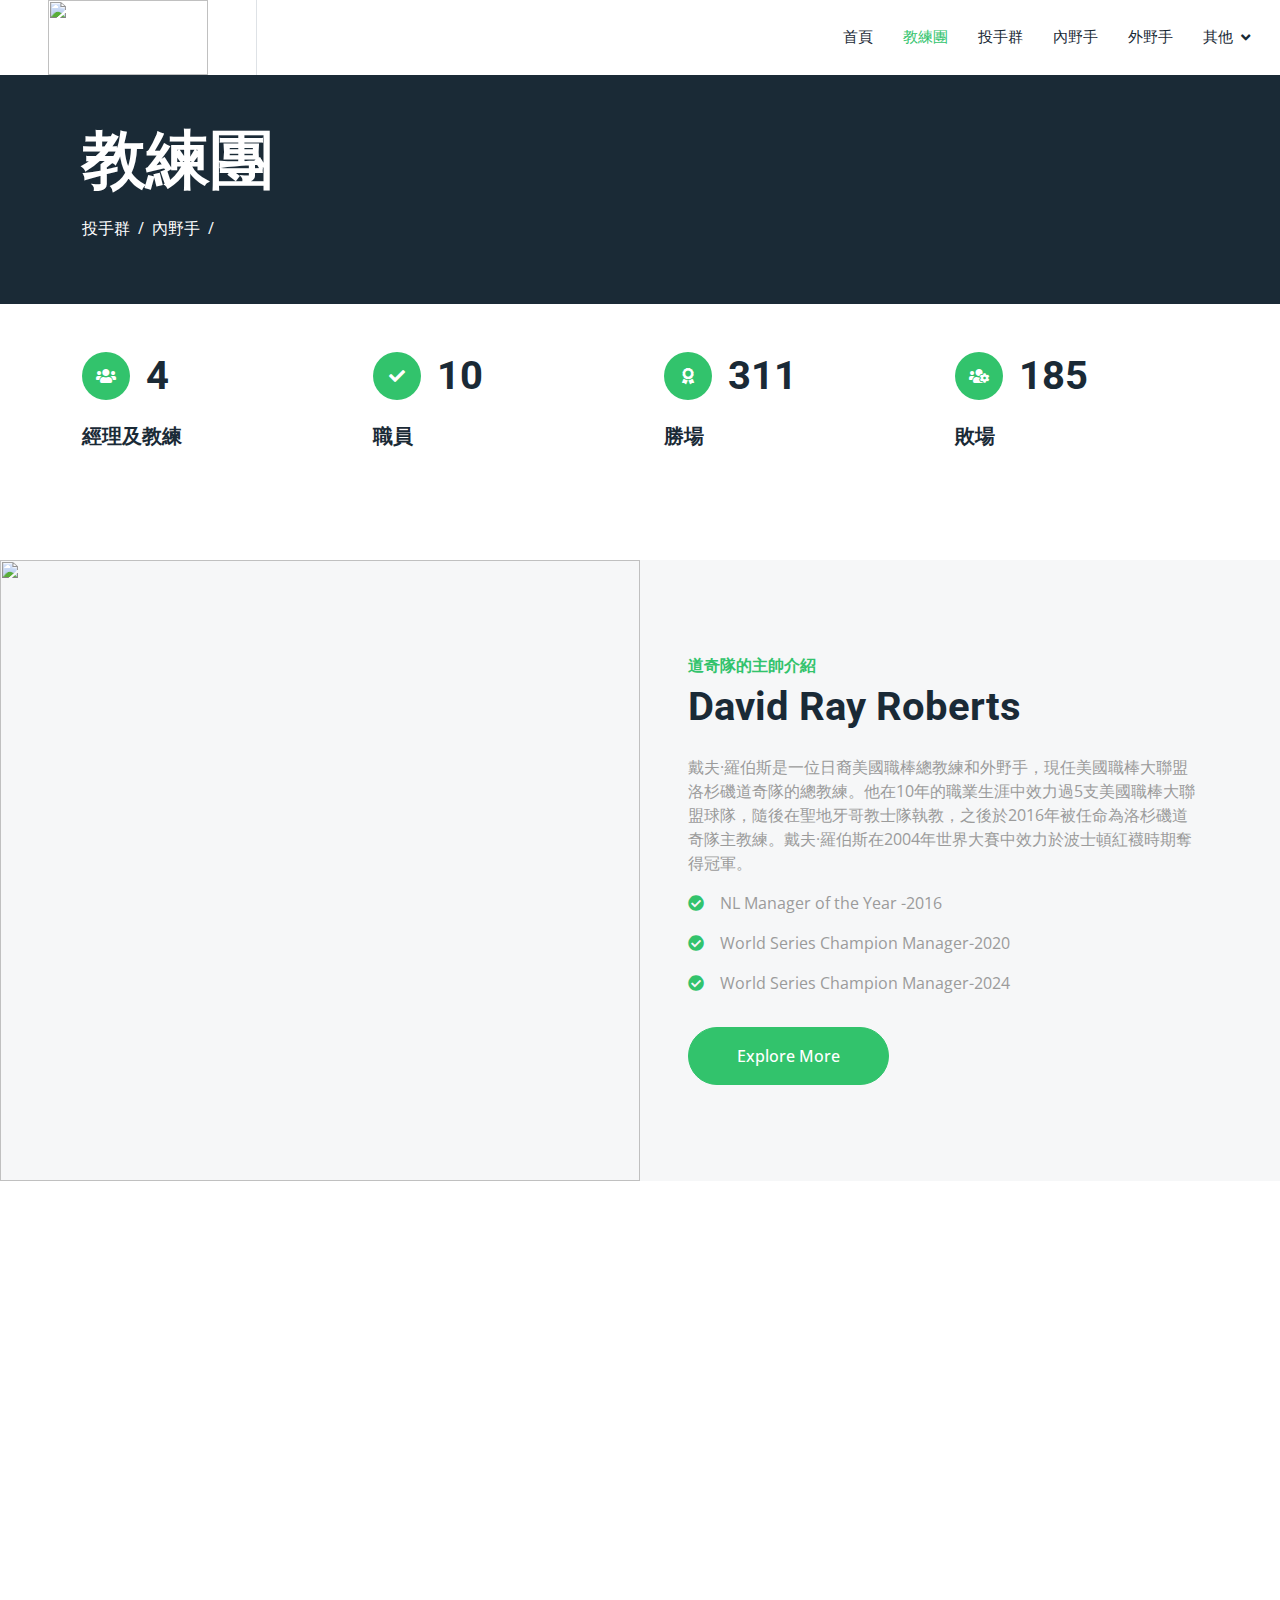
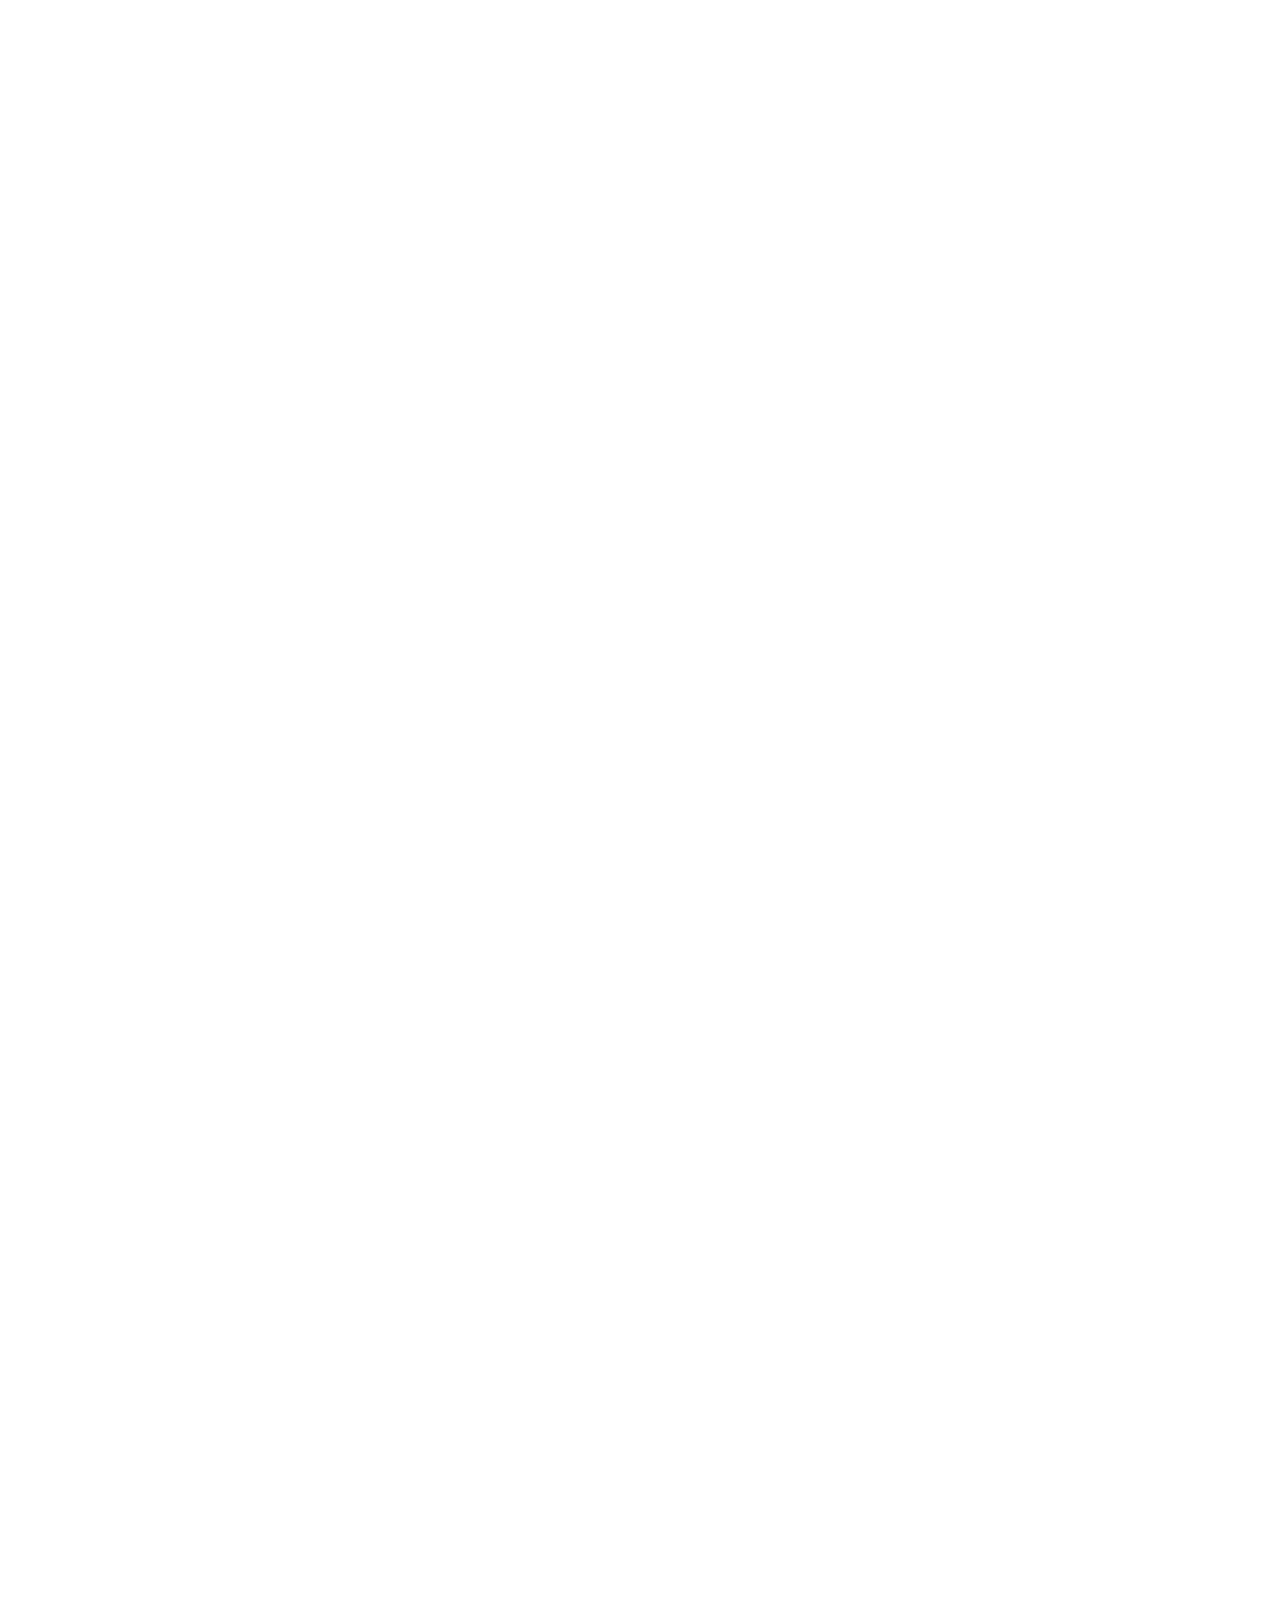
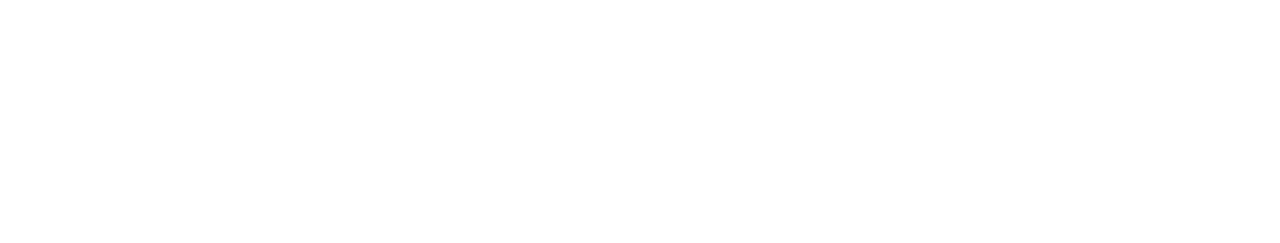
==== 00about.html @ d0e6d8a0 "1" ====
<!DOCTYPE html>
<html lang="en">

<head>
    <meta charset="utf-8">
    <title>道奇球隊介紹-黃楠哲</title>
    <meta content="width=device-width, initial-scale=1.0" name="viewport">
    <meta content="" name="keywords">
    <meta content="" name="description">

    <!-- Favicon -->
    <link href="img/favicon.ico" rel="icon">

    <!-- Google Web Fonts -->
    <link rel="preconnect" href="https://fonts.googleapis.com">
    <link rel="preconnect" href="https://fonts.gstatic.com" crossorigin>
    <link href="https://fonts.googleapis.com/css2?family=Open+Sans:wght@400;500&family=Roboto:wght@500;700;900&display=swap" rel="stylesheet"> 

    <!-- Icon Font Stylesheet -->
    <link href="https://cdnjs.cloudflare.com/ajax/libs/font-awesome/5.10.0/css/all.min.css" rel="stylesheet">
    <link href="https://cdn.jsdelivr.net/npm/bootstrap-icons@1.4.1/font/bootstrap-icons.css" rel="stylesheet">

    <!-- Libraries Stylesheet -->
    <link href="lib/animate/animate.min.css" rel="stylesheet">
    <link href="lib/owlcarousel/assets/owl.carousel.min.css" rel="stylesheet">
    <link href="lib/lightbox/css/lightbox.min.css" rel="stylesheet">

    <!-- Customized Bootstrap Stylesheet -->
    <link href="css/bootstrap.min.css" rel="stylesheet">

    <!-- Template Stylesheet -->
    <link href="css/style.css" rel="stylesheet">
</head>

<body>
    <!-- Spinner Start -->
    <div id="spinner" class="show bg-white position-fixed translate-middle w-100 vh-100 top-50 start-50 d-flex align-items-center justify-content-center">
        <div class="spinner-border text-primary" style="width: 3rem; height: 3rem;" role="status">
            <span class="sr-only">Loading...</span>
        </div>
    </div>
    <!-- Spinner End -->


    <!-- Topbar Start -->
    <!-- <div class="container-fluid bg-dark p-0">
        <div class="row gx-0 d-none d-lg-flex">
            <div class="col-lg-7 px-5 text-start">
                <div class="h-100 d-inline-flex align-items-center me-4">
                    <small class="fa fa-map-marker-alt text-primary me-2"></small>
                    <small>123 Street, New York, USA</small>
                </div>
                <div class="h-100 d-inline-flex align-items-center">
                    <small class="far fa-clock text-primary me-2"></small>
                    <small>Mon - Fri : 09.00 AM - 09.00 PM</small>
                </div>
            </div>
            <div class="col-lg-5 px-5 text-end">
                <div class="h-100 d-inline-flex align-items-center me-4">
                    <small class="fa fa-phone-alt text-primary me-2"></small>
                    <small>+012 345 6789</small>
                </div>
                <div class="h-100 d-inline-flex align-items-center mx-n2">
                    <a class="btn btn-square btn-link rounded-0 border-0 border-end border-secondary" href=""><i class="fab fa-facebook-f"></i></a>
                    <a class="btn btn-square btn-link rounded-0 border-0 border-end border-secondary" href=""><i class="fab fa-twitter"></i></a>
                    <a class="btn btn-square btn-link rounded-0 border-0 border-end border-secondary" href=""><i class="fab fa-linkedin-in"></i></a>
                    <a class="btn btn-square btn-link rounded-0" href=""><i class="fab fa-instagram"></i></a>
                </div>
            </div>
        </div>
    </div> -->
    <!-- Topbar End -->


    <!-- Navbar Start -->
    <nav class="navbar navbar-expand-lg bg-white navbar-light sticky-top p-0">
        <a href="index.html" class="navbar-brand d-flex align-items-center border-end px-4 px-lg-5">
            
            <img src="https://logowik.com/content/uploads/images/los-angeles-dodgers8653.jpg" alt="" height=75px width=160px>
        </a>
        <button type="button" class="navbar-toggler me-4" data-bs-toggle="collapse" data-bs-target="#navbarCollapse">
            <span class="navbar-toggler-icon"></span>
        </button>
        <div class="collapse navbar-collapse" id="navbarCollapse">
            <div class="navbar-nav ms-auto p-4 p-lg-0">
                <a href="./index.html" class="nav-item nav-link ">首頁</a>
                <a href="./00about.html" class="nav-item nav-link active">教練團</a>
                <a href="./00knowledge.html" class="nav-item nav-link">投手群</a>
                <a href="./00knowledge copy.html" class="nav-item nav-link">內野手</a>
                <a href="./00knowledge copy 2.html" class="nav-item nav-link">外野手</a>
                <div class="nav-item dropdown">
                    <a href="#" class="nav-link dropdown-toggle" data-bs-toggle="dropdown">其他</a>
                    <div class="dropdown-menu bg-light m-0">
                        <a href="./00contact.html" class="dropdown-item">地圖</a>
                        <a href="./00part.html" class="dropdown-item">回饋</a>
                        <!-- <a href="team.html" class="dropdown-item">Our Team</a>
                        <a href="testimonial.html" class="dropdown-item">Testimonial</a>
                        <a href="404.html" class="dropdown-item">404 Page</a> -->
                    </div>
                </div>
                <!-- <a href="contact.html" class="nav-item nav-link">Contact</a> -->
            </div>
           <!--  <a href="" class="btn btn-primary rounded-0 py-4 px-lg-5 d-none d-lg-block">Get A Quote<i class="fa fa-arrow-right ms-3"></i></a> -->
        </div>
    </nav>
    <!-- Navbar End -->


    <!-- Page Header Start -->
    <!-- <div class="container-fluid page-header py-5 mb-5">  -->
        <div class="box">
        <div class="container py-5">
              
            <h1 class="display-3 text-white mb-3 animated slideInDown">教練團</h1>
            
            <nav aria-label="breadcrumb animated slideInDown">
                <ol class="breadcrumb">
                    <li class="breadcrumb-item"><a class="text-white" href="./00knowledge.html">投手群</a></li>
                    <li class="breadcrumb-item"><a class="text-white" href="./00knowledge copy.html">內野手</a></li>
                    <li class="breadcrumb-item text-white active" aria-current="page"></li>
                </ol>
            </nav>
        </div>
    </div>
    <!-- Page Header End -->


    <!-- Feature Start -->
    <div class="container-xxl py-5">
        <div class="container">
            <div class="row g-5">
                <div class="col-md-6 col-lg-3 wow fadeIn" data-wow-delay="0.1s">
                    <div class="d-flex align-items-center mb-4">
                        <div class="btn-lg-square bg-primary rounded-circle me-3">
                            <i class="fa fa-users text-white"></i>
                        </div>
                        <h1 class="mb-0" data-toggle="counter-up">10</h1>
                    </div>
                    <h5 class="mb-3">經理及教練</h5>
                    
                </div>
                <div class="col-md-6 col-lg-3 wow fadeIn" data-wow-delay="0.3s">
                    <div class="d-flex align-items-center mb-4">
                        <div class="btn-lg-square bg-primary rounded-circle me-3">
                            <i class="fa fa-check text-white"></i>
                        </div>
                        <h1 class="mb-0" data-toggle="counter-up">28</h1>
                    </div>
                    <h5 class="mb-3">職員</h5>
                    
                </div>
                <div class="col-md-6 col-lg-3 wow fadeIn" data-wow-delay="0.5s">
                    <div class="d-flex align-items-center mb-4">
                        <div class="btn-lg-square bg-primary rounded-circle me-3">
                            <i class="fa fa-award text-white"></i>
                        </div>
                        <h1 class="mb-0" data-toggle="counter-up">851</h1>
                    </div>
                    <h5 class="mb-3">勝場</h5>
                    
                </div>
                <div class="col-md-6 col-lg-3 wow fadeIn" data-wow-delay="0.7s">
                    <div class="d-flex align-items-center mb-4">
                        <div class="btn-lg-square bg-primary rounded-circle me-3">
                            <i class="fa fa-users-cog text-white"></i>
                        </div>
                        <h1 class="mb-0" data-toggle="counter-up">506</h1>
                    </div>
                    <h5 class="mb-3">敗場</h5>
                    
                </div>
            </div>
        </div>
    </div>
    <!-- Feature Start -->
    

    <!-- About Start -->
    <div class="container-fluid bg-light overflow-hidden my-5 px-lg-0">
        <div class="container about px-lg-0">
            <div class="row g-0 mx-lg-0">
                <div class="col-lg-6 ps-lg-0 wow fadeIn" data-wow-delay="0.1s" style="min-height: 400px;">
                    <div class="position-relative h-100">
                        <img class="position-absolute img-fluid w-100 h-100" src="https://i0.wp.com/dodgersbeat.com/wp-content/uploads/2024/07/image-3.png?fit=1152%2C768&ssl=1" style="object-fit: cover;" alt="">
                    </div>
                </div>
                <div class="col-lg-6 about-text py-5 wow fadeIn" data-wow-delay="0.5s">
                    <div class="p-lg-5 pe-lg-0">
                        <h6 class="text-primary">道奇隊的主帥介紹</h6>
                        <h1 class="mb-4">David Ray Roberts</h1>
                        <p>戴夫·羅伯斯是一位日裔美國職棒總教練和外野手，現任美國職棒大聯盟洛杉磯道奇隊的總教練。他在10年的職業生涯中效力過5支美國職棒大聯盟球隊，隨後在聖地牙哥教士隊執教，之後於2016年被任命為洛杉磯道奇隊主教練。戴夫·羅伯斯在2004年世界大賽中效力於波士頓紅襪時期奪得冠軍。</p>
                        <p><i class="fa fa-check-circle text-primary me-3"></i>NL Manager of the Year -2016</p>
                        <p><i class="fa fa-check-circle text-primary me-3"></i>World Series Champion Manager-2020</p>
                        <p><i class="fa fa-check-circle text-primary me-3"></i>World Series Champion Manager-2024</p>
                        <a href="https://www.mlb.com/player/dave-roberts-150353" class="btn btn-primary rounded-pill py-3 px-5 mt-3">Explore More</a>
                    </div>
                </div>
            </div>
        </div>
    </div>
    <!-- About End -->


    <!-- Team Start -->
    <div class="container-xxl py-5">
        <div class="container">
            <div class="text-center mx-auto mb-5 wow fadeInUp" data-wow-delay="0.1s" style="max-width: 600px;">
                <h6 class="text-primary">Team Member</h6>
                <h1 class="mb-4">經理及教練</h1>
            </div>
            <div class="row g-4">
                <div class="col-lg-4 col-md-6 wow fadeInUp" data-wow-delay="0.3s">
                    <div class="team-item rounded overflow-hidden">
                        <div class="d-flex">
                            <img class="img-fluid w-75" src="https://pbs.twimg.com/media/Fvfq8R6WYAAsfW2.jpg:large" alt="" style="height: 350px; ">
                            <div class="team-social w-25">
                                <a class="btn btn-lg-square btn-outline-primary rounded-circle mt-3" href=""><i class="fab fa-facebook-f"></i></a>
                                <a class="btn btn-lg-square btn-outline-primary rounded-circle mt-3" href=""><i class="fab fa-twitter"></i></a>
                                <a class="btn btn-lg-square btn-outline-primary rounded-circle mt-3" href=""><i class="fab fa-instagram"></i></a>
                            </div>
                        </div>
                        <div class="p-4">
                            <h5>Danny Lehmann</h5>
                            <span>Bench Coach</span>
                        </div>
                    </div>
                </div>
                <div class="col-lg-4 col-md-6 wow fadeInUp" data-wow-delay="0.3s">
                    <div class="team-item rounded overflow-hidden">
                        <div class="d-flex">
                            <img class="img-fluid w-75" src="https://encrypted-tbn0.gstatic.com/images?q=tbn:ANd9GcRLhPEZ07Ye4261RByVh_O2DErWjYkwqdinhw&s" alt="" style="height: 350px; ">
                            <div class="team-social w-25">
                                <a class="btn btn-lg-square btn-outline-primary rounded-circle mt-3" href=""><i class="fab fa-facebook-f"></i></a>
                                <a class="btn btn-lg-square btn-outline-primary rounded-circle mt-3" href=""><i class="fab fa-twitter"></i></a>
                                <a class="btn btn-lg-square btn-outline-primary rounded-circle mt-3" href=""><i class="fab fa-instagram"></i></a>
                            </div>
                        </div>
                        <div class="p-4">
                            <h5>Aaron Bates </h5>
                            <span>Hitting Coach</span>
                        </div>
                    </div>
                </div>
                <div class="col-lg-4 col-md-6 wow fadeInUp" data-wow-delay="0.3s">
                    <div class="team-item rounded overflow-hidden">
                        <div class="d-flex">
                            <img class="img-fluid w-75" src="[data-uri]" alt="" style="height: 350px; ">
                            <div class="team-social w-25">
                                <a class="btn btn-lg-square btn-outline-primary rounded-circle mt-3" href=""><i class="fab fa-facebook-f"></i></a>
                                <a class="btn btn-lg-square btn-outline-primary rounded-circle mt-3" href=""><i class="fab fa-twitter"></i></a>
                                <a class="btn btn-lg-square btn-outline-primary rounded-circle mt-3" href=""><i class="fab fa-instagram"></i></a>
                            </div>
                        </div>
                        <div class="p-4">
                            <h5>Robert Van Scoyoc</h5>
                            <span>Hitting Coach</span>
                        </div>
                    </div>
                </div>
                <div class="col-lg-4 col-md-6 wow fadeInUp" data-wow-delay="0.3s">
                    <div class="team-item rounded overflow-hidden">
                        <div class="d-flex">
                            <img class="img-fluid w-75" src="https://bucket-image.inkmaginecms.com/1/image/2024/05/a87fce9e-b519-40c6-9301-79072217afc1.jpg" alt="" style="height: 350px; ">
                            <div class="team-social w-25">
                                <a class="btn btn-lg-square btn-outline-primary rounded-circle mt-3" href=""><i class="fab fa-facebook-f"></i></a>
                                <a class="btn btn-lg-square btn-outline-primary rounded-circle mt-3" href=""><i class="fab fa-twitter"></i></a>
                                <a class="btn btn-lg-square btn-outline-primary rounded-circle mt-3" href=""><i class="fab fa-instagram"></i></a>
                            </div>
                        </div>
                        <div class="p-4">
                            <h5>Mark Prior </h5>
                            <span>	Pitching Coach</span>
                        </div>
                    </div>
                </div>
                <div class="col-lg-4 col-md-6 wow fadeInUp" data-wow-delay="0.3s">
                    <div class="team-item rounded overflow-hidden">
                        <div class="d-flex">
                            <img class="img-fluid w-75" src="https://dodgerblue.com/wp-content/uploads/2024/05/Dino-Ebel.jpg" alt="" style="height: 350px;">
                            <div class="team-social w-25">
                                <a class="btn btn-lg-square btn-outline-primary rounded-circle mt-3" href=""><i class="fab fa-facebook-f"></i></a>
                                <a class="btn btn-lg-square btn-outline-primary rounded-circle mt-3" href=""><i class="fab fa-twitter"></i></a>
                                <a class="btn btn-lg-square btn-outline-primary rounded-circle mt-3" href=""><i class="fab fa-instagram"></i></a>
                            </div>
                        </div>
                        <div class="p-4">
                            <h5>Dino Ebel</h5>
                            <span>Third Base Coach</span>
                        </div>
                    </div>
                </div>
                <div class="col-lg-4 col-md-6 wow fadeInUp" data-wow-delay="0.3s">
                    <div class="team-item rounded overflow-hidden">
                        <div class="d-flex">
                            <img class="img-fluid w-75" src="[data-uri]" alt="" style="height: 350px;">
                            <div class="team-social w-25">
                                <a class="btn btn-lg-square btn-outline-primary rounded-circle mt-3" href=""><i class="fab fa-facebook-f"></i></a>
                                <a class="btn btn-lg-square btn-outline-primary rounded-circle mt-3" href=""><i class="fab fa-twitter"></i></a>
                                <a class="btn btn-lg-square btn-outline-primary rounded-circle mt-3" href=""><i class="fab fa-instagram"></i></a>
                            </div>
                        </div>
                        <div class="p-4">
                            <h5>Josh Bard</h5>
                            <span>Bullpen Coach</span>
                        </div>
                    </div>
                </div>
                <div class="col-lg-4 col-md-6 wow fadeInUp" data-wow-delay="0.3s">
                    <div class="team-item rounded overflow-hidden">
                        <div class="d-flex">
                            <img class="img-fluid w-75" src="https://encrypted-tbn0.gstatic.com/images?q=tbn:ANd9GcR5wrvURfNsH2RSjhye-wtytv9DBcXa54NuSQ&s" alt="" style="height: 350px;">
                            <div class="team-social w-25">
                                <a class="btn btn-lg-square btn-outline-primary rounded-circle mt-3" href=""><i class="fab fa-facebook-f"></i></a>
                                <a class="btn btn-lg-square btn-outline-primary rounded-circle mt-3" href=""><i class="fab fa-twitter"></i></a>
                                <a class="btn btn-lg-square btn-outline-primary rounded-circle mt-3" href=""><i class="fab fa-instagram"></i></a>
                            </div>
                        </div>
                        <div class="p-4">
                            <h5>Connor McGuiness </h5>
                            <span>Assistant Pitching Coach</span>
                        </div>
                    </div>
                </div>
                <div class="col-lg-4 col-md-6 wow fadeInUp" data-wow-delay="0.3s">
                    <div class="team-item rounded overflow-hidden">
                        <div class="d-flex">
                            <img class="img-fluid w-75" src="https://encrypted-tbn0.gstatic.com/images?q=tbn:ANd9GcQYomPqPVtfOqdwBNeTxwDc5oc7YtF-4j8QKA&s" alt="" style="height: 350px;">
                            <div class="team-social w-25">
                                <a class="btn btn-lg-square btn-outline-primary rounded-circle mt-3" href=""><i class="fab fa-facebook-f"></i></a>
                                <a class="btn btn-lg-square btn-outline-primary rounded-circle mt-3" href=""><i class="fab fa-twitter"></i></a>
                                <a class="btn btn-lg-square btn-outline-primary rounded-circle mt-3" href=""><i class="fab fa-instagram"></i></a>
                            </div>
                        </div>
                        <div class="p-4">
                            <h5>Chris Woodward</h5>
                            <span>First Base Coach</span>
                        </div>
                    </div>
                </div>
                <div class="col-lg-4 col-md-6 wow fadeInUp" data-wow-delay="0.3s">
                    <div class="team-item rounded overflow-hidden">
                        <div class="d-flex">
                            <img class="img-fluid w-75" src="https://a.espncdn.com/i/headshots/mlb/players/full/2045.png" alt="" style="height: 350px;">
                            <div class="team-social w-25">
                                <a class="btn btn-lg-square btn-outline-primary rounded-circle mt-3" href=""><i class="fab fa-facebook-f"></i></a>
                                <a class="btn btn-lg-square btn-outline-primary rounded-circle mt-3" href=""><i class="fab fa-twitter"></i></a>
                                <a class="btn btn-lg-square btn-outline-primary rounded-circle mt-3" href=""><i class="fab fa-instagram"></i></a>
                            </div>
                        </div>
                        <div class="p-4">
                            <h5>Bob Geren</h5>
                            <span>Major League Field Coordinator</span>
                        </div>
                    </div>
                </div>
            </div>
        </div>
    </div>
    <!-- Team End -->
        

    <!-- Footer Start -->
    <div class="container-fluid bg-dark text-body footer mt-5 pt-5 wow fadeIn" data-wow-delay="0.1s">
        <div class="container py-5">
            <div class="row g-5">
                <div class="col-lg-3 col-md-6">
                    <h5 class="text-white mb-4">聯絡方式</h5>
                    <p class="mb-2"><i class="fa fa-map-marker-alt me-3"></i>1000 Vin Scully Ave, LA,CA 90012</p>
                   
                    <p class="mb-2"><i class="fa fa-phone-alt me-3"></i>+1 866-363-4377</p>
                    <p class="mb-2"><i class="fa fa-envelope me-3"></i>feedback@mail.mlbemail.com</p>
                    <div class="d-flex pt-2">
                    <div class="d-flex pt-2">
                        <a class="btn btn-square btn-outline-light btn-social" href="https://x.com/dodgers"><i class="fab fa-twitter"></i></a>
                        <a class="btn btn-square btn-outline-light btn-social" href="https://www.facebook.com/Dodgers/?locale=zh_TW"><i class="fab fa-facebook-f"></i></a>
                        <a class="btn btn-square btn-outline-light btn-social" href="https://www.youtube.com/channel/UC05cNJvMKzDLRPo59X2Xx7g"><i class="fab fa-youtube"></i></a>
                        <a class="btn btn-square btn-outline-light btn-social" href="https://www.linkedin.com/company/los-angeles-dodgers/"><i class="fab fa-linkedin-in"></i></a>
                    </div>
                </div>
               <!--  <div class="col-lg-3 col-md-6">
                    <h5 class="text-white mb-4">Quick Links</h5>
                    <a class="btn btn-link" href="">About Us</a>
                    <a class="btn btn-link" href="">Contact Us</a>
                    <a class="btn btn-link" href="">Our Services</a>
                    <a class="btn btn-link" href="">Terms & Condition</a>
                    <a class="btn btn-link" href="">Support</a>
                </div> -->
               <!--  <div class="col-lg-3 col-md-6">
                    <h5 class="text-white mb-4">Project Gallery</h5>
                    <div class="row g-2">
                        <div class="col-4">
                            <img class="img-fluid rounded" src="img/gallery-1.jpg" alt="">
                        </div>
                        <div class="col-4">
                            <img class="img-fluid rounded" src="img/gallery-2.jpg" alt="">
                        </div>
                        <div class="col-4">
                            <img class="img-fluid rounded" src="img/gallery-3.jpg" alt="">
                        </div>
                        <div class="col-4">
                            <img class="img-fluid rounded" src="img/gallery-4.jpg" alt="">
                        </div>
                        <div class="col-4">
                            <img class="img-fluid rounded" src="img/gallery-5.jpg" alt="">
                        </div>
                        <div class="col-4">
                            <img class="img-fluid rounded" src="img/gallery-6.jpg" alt="">
                        </div>
                    </div>
                </div>
                <div class="col-lg-3 col-md-6">
                    <h5 class="text-white mb-4">Newsletter</h5>
                    <p>Dolor amet sit justo amet elitr clita ipsum elitr est.</p>
                    <div class="position-relative mx-auto" style="max-width: 400px;">
                        <input class="form-control border-0 w-100 py-3 ps-4 pe-5" type="text" placeholder="Your email">
                        <button type="button" class="btn btn-primary py-2 position-absolute top-0 end-0 mt-2 me-2">SignUp</button>
                    </div>
                </div>
            </div> -->
        </div>
        <div class="container">
            <div class="copyright">
                <div class="row">
                    <div class="col-md-6 text-center text-md-start mb-3 mb-md-0">
                        &copy; <a href="#">上課使用</a>, 別告我.
                    </div>
                    <div class="col-md-6 text-center text-md-end">
                        <!--/*** This template is free as long as you keep the footer author’s credit link/attribution link/backlink. If you'd like to use the template without the footer author’s credit link/attribution link/backlink, you can purchase the Credit Removal License from "https://htmlcodex.com/credit-removal". Thank you for your support. ***/-->
                        Designed By <a href="">黃楠哲</a>
                        <br>Distributed By: <a href="https://themewagon.com" target="_blank">ThemeWagon</a>
                    </div>
                </div>
            </div>
        </div>
    </div>
    <!-- Footer End -->


    <!-- Back to Top -->
    <a href="#" class="btn btn-lg btn-primary btn-lg-square rounded-circle back-to-top"><i class="bi bi-arrow-up"></i></a>


    <!-- JavaScript Libraries -->
    <script src="https://code.jquery.com/jquery-3.4.1.min.js"></script>
    <script src="https://cdn.jsdelivr.net/npm/bootstrap@5.0.0/dist/js/bootstrap.bundle.min.js"></script>
    <script src="lib/wow/wow.min.js"></script>
    <script src="lib/easing/easing.min.js"></script>
    <script src="lib/waypoints/waypoints.min.js"></script>
    <script src="lib/counterup/counterup.min.js"></script>
    <script src="lib/owlcarousel/owl.carousel.min.js"></script>
    <script src="lib/isotope/isotope.pkgd.min.js"></script>
    <script src="lib/lightbox/js/lightbox.min.js"></script>

    <!-- Template Javascript -->
    <script src="js/main.js"></script>
</body>

</html>
---- css/style.css ----
/********** Template CSS **********/
:root {
    --primary: #32C36C;
    --light: #F6F7F8;
    --dark: #1A2A36;
}

.fw-medium {
    font-weight: 500 !important;
}

.fw-bold {
    font-weight: 700 !important;
}

.fw-black {
    font-weight: 900 !important;
}

.back-to-top {
    position: fixed;
    display: none;
    right: 45px;
    bottom: 45px;
    z-index: 99;
}


/*** Spinner ***/
#spinner {
    opacity: 0;
    visibility: hidden;
    transition: opacity .5s ease-out, visibility 0s linear .5s;
    z-index: 99999;
}

#spinner.show {
    transition: opacity .5s ease-out, visibility 0s linear 0s;
    visibility: visible;
    opacity: 1;
}


/*** Button ***/
.btn {
    font-weight: 500;
    transition: .5s;
}

.btn.btn-primary,
.btn.btn-outline-primary:hover {
    color: #FFFFFF;
}

.btn-square {
    width: 38px;
    height: 38px;
}

.btn-sm-square {
    width: 32px;
    height: 32px;
}

.btn-lg-square {
    width: 48px;
    height: 48px;
}

.btn-square,
.btn-sm-square,
.btn-lg-square {
    padding: 0;
    display: flex;
    align-items: center;
    justify-content: center;
    font-weight: normal;
}

/*** Navbar ***/
.navbar.sticky-top {
    top: -100px;
    transition: .5s;
}

.navbar .navbar-brand,
.navbar a.btn {
    height: 75px;
}

.navbar .navbar-nav .nav-link {
    margin-right: 30px;
    padding: 25px 0;
    color: var(--dark);
    font-size: 15px;
    font-weight: 500;
    text-transform: uppercase;
    outline: none;
}

.navbar .navbar-nav .nav-link:hover,
.navbar .navbar-nav .nav-link.active {
    color: var(--primary);
}

.navbar .dropdown-toggle::after {
    border: none;
    content: "\f107";
    font-family: "Font Awesome 5 Free";
    font-weight: 900;
    vertical-align: middle;
    margin-left: 8px;
}

@media (max-width: 991.98px) {
    .navbar .navbar-nav .nav-link  {
        margin-right: 0;
        padding: 10px 0;
    }

    .navbar .navbar-nav {
        border-top: 1px solid #EEEEEE;
    }
}

@media (min-width: 992px) {
    .navbar .nav-item .dropdown-menu {
        display: block;
        border: none;
        margin-top: 0;
        top: 150%;
        opacity: 0;
        visibility: hidden;
        transition: .5s;
    }

    .navbar .nav-item:hover .dropdown-menu {
        top: 100%;
        visibility: visible;
        transition: .5s;
        opacity: 1;
    }
}


/*** Header ***/
.owl-carousel-inner {
    position: absolute;
    width: 100%;
    height: 100%;
    top: 0;
    left: 0;
    display: flex;
    align-items: center;
    background: rgba(0, 0, 0, .1);
}

@media (max-width: 768px) {
    .header-carousel .owl-carousel-item {
        position: relative;
        min-height: 500px;
    }

    .header-carousel .owl-carousel-item img {
        position: absolute;
        width: 100%;
        height: 100%;
        object-fit: cover;
    }

    .header-carousel .owl-carousel-item p {
        font-size: 16px !important;
    }
}

.header-carousel .owl-dots {
    position: absolute;
    width: 60px;
    height: 100%;
    top: 0;
    right: 30px;
    display: flex;
    flex-direction: column;
    align-items: center;
    justify-content: center;
}

.header-carousel .owl-dots .owl-dot {
    position: relative;
    width: 45px;
    height: 45px;
    margin: 5px 0;
    background: #FFFFFF;
    box-shadow: 0 0 30px rgba(255, 255, 255, .9);
    border-radius: 45px;
    transition: .5s;
}

.header-carousel .owl-dots .owl-dot.active {
    width: 60px;
    height: 60px;
}

.header-carousel .owl-dots .owl-dot img {
    position: absolute;
    width: 100%;
    height: 100%;
    object-fit: cover;
    padding: 2px;
    border-radius: 45px;
    transition: .5s;
}

.page-header {
    background: linear-gradient(rgba(0, 0, 0, .1), rgba(0, 0, 0, .1)), url(../img/carousel-1.jpg) center center no-repeat;
    background-size: cover;
}

.breadcrumb-item + .breadcrumb-item::before {
    color: var(--light);
}


/*** About ***/
@media (min-width: 992px) {
    .container.about {
        max-width: 100% !important;
    }

    .about-text  {
        padding-right: calc(((100% - 960px) / 2) + .75rem);
    }
}

@media (min-width: 1200px) {
    .about-text  {
        padding-right: calc(((100% - 1140px) / 2) + .75rem);
    }
}

@media (min-width: 1400px) {
    .about-text  {
        padding-right: calc(((100% - 1320px) / 2) + .75rem);
    }
}


/*** Service ***/
.service-item {
    box-shadow: 0 0 45px rgba(0, 0, 0, .08);
}

.service-icon {
    position: relative;
    margin: -50px 0 25px 0;
    width: 100px;
    height: 100px;
    display: flex;
    align-items: center;
    justify-content: center;
    color: var(--primary);
    background: #FFFFFF;
    border-radius: 100px;
    box-shadow: 0 0 45px rgba(0, 0, 0, .08);
    transition: .5s;
}

.service-item:hover .service-icon {
    color: #FFFFFF;
    background: var(--primary);
}


/*** Feature ***/
@media (min-width: 992px) {
    .container.feature {
        max-width: 100% !important;
    }

    .feature-text  {
        padding-left: calc(((100% - 960px) / 2) + .75rem);
    }
}

@media (min-width: 1200px) {
    .feature-text  {
        padding-left: calc(((100% - 1140px) / 2) + .75rem);
    }
}

@media (min-width: 1400px) {
    .feature-text  {
        padding-left: calc(((100% - 1320px) / 2) + .75rem);
    }
}


/*** Project Portfolio ***/
#portfolio-flters li {
    display: inline-block;
    font-weight: 500;
    color: var(--dark);
    cursor: pointer;
    transition: .5s;
    border-bottom: 2px solid transparent;
}

#portfolio-flters li:hover,
#portfolio-flters li.active {
    color: var(--primary);
    border-color: var(--primary);
}

.portfolio-img {
    position: relative;
}

.portfolio-img::before,
.portfolio-img::after {
    position: absolute;
    content: "";
    width: 0;
    height: 100%;
    top: 0;
    background: var(--dark);
    transition: .5s;
}

.portfolio-img::before {
    left: 50%;
}

.portfolio-img::after {
    right: 50%;
}

.portfolio-item:hover .portfolio-img::before {
    width: 51%;
    left: 0;
}

.portfolio-item:hover .portfolio-img::after {
    width: 51%;
    right: 0;
}

.portfolio-btn {
    position: absolute;
    top: 0;
    left: 0;
    width: 100%;
    height: 100%;
    display: flex;
    align-items: center;
    justify-content: center;
    opacity: 0;
    z-index: 1;
    transition: .5s;
}

.portfolio-item:hover .portfolio-btn {
    opacity: 1;
    transition-delay: .3s;
}


/*** Quote ***/
@media (min-width: 992px) {
    .container.quote {
        max-width: 100% !important;
    }

    .quote-text  {
        padding-right: calc(((100% - 960px) / 2) + .75rem);
    }
}

@media (min-width: 1200px) {
    .quote-text  {
        padding-right: calc(((100% - 1140px) / 2) + .75rem);
    }
}

@media (min-width: 1400px) {
    .quote-text  {
        padding-right: calc(((100% - 1320px) / 2) + .75rem);
    }
}


/*** Team ***/
.team-item {
    box-shadow: 0 0 45px rgba(0, 0, 0, .08);
}

.team-item img {
    border-radius: 8px 60px 0 0;
}

.team-item .team-social {
    display: flex;
    flex-direction: column;
    align-items: center;
    justify-content: flex-end;
    background: #FFFFFF;
    transition: .5s;
}


/*** Testimonial ***/
.testimonial-carousel::before {
    position: absolute;
    content: "";
    top: 0;
    left: 0;
    height: 100%;
    width: 0;
    background: linear-gradient(to right, rgba(255, 255, 255, 1) 0%, rgba(255, 255, 255, 0) 100%);
    z-index: 1;
}

.testimonial-carousel::after {
    position: absolute;
    content: "";
    top: 0;
    right: 0;
    height: 100%;
    width: 0;
    background: linear-gradient(to left, rgba(255, 255, 255, 1) 0%, rgba(255, 255, 255, 0) 100%);
    z-index: 1;
}

@media (min-width: 768px) {
    .testimonial-carousel::before,
    .testimonial-carousel::after {
        width: 200px;
    }
}

@media (min-width: 992px) {
    .testimonial-carousel::before,
    .testimonial-carousel::after {
        width: 300px;
    }
}

.testimonial-carousel .owl-nav {
    position: absolute;
    width: 350px;
    top: 20px;
    left: 50%;
    transform: translateX(-50%);
    display: flex;
    justify-content: space-between;
    opacity: 0;
    transition: .5s;
    z-index: 1;
}

.testimonial-carousel:hover .owl-nav {
    width: 300px;
    opacity: 1;
}

.testimonial-carousel .owl-nav .owl-prev,
.testimonial-carousel .owl-nav .owl-next {
    position: relative;
    color: var(--primary);
    font-size: 45px;
    transition: .5s;
}

.testimonial-carousel .owl-nav .owl-prev:hover,
.testimonial-carousel .owl-nav .owl-next:hover {
    color: var(--dark);
}

.testimonial-carousel .testimonial-img img {
    width: 100px;
    height: 100px;
}

.testimonial-carousel .testimonial-img .btn-square {
    position: absolute;
    bottom: -19px;
    left: 50%;
    transform: translateX(-50%);
}

.testimonial-carousel .owl-item .testimonial-text {
    margin-bottom: 30px;
    box-shadow: 0 0 45px rgba(0, 0, 0, .08);
    transform: scale(.8);
    transition: .5s;
}

.testimonial-carousel .owl-item.center .testimonial-text {
    transform: scale(1);
}


/*** Contact ***/
@media (min-width: 992px) {
    .container.contact {
        max-width: 100% !important;
    }

    .contact-text  {
        padding-left: calc(((100% - 960px) / 2) + .75rem);
    }
}

@media (min-width: 1200px) {
    .contact-text  {
        padding-left: calc(((100% - 1140px) / 2) + .75rem);
    }
}

@media (min-width: 1400px) {
    .contact-text  {
        padding-left: calc(((100% - 1320px) / 2) + .75rem);
    }
}


/*** Footer ***/
.footer .btn.btn-social {
    margin-right: 5px;
    color: #9B9B9B;
    border: 1px solid #9B9B9B;
    border-radius: 38px;
    transition: .3s;
}

.footer .btn.btn-social:hover {
    color: var(--primary);
    border-color: var(--light);
}

.footer .btn.btn-link {
    display: block;
    margin-bottom: 5px;
    padding: 0;
    text-align: left;
    color: #9B9B9B;
    font-weight: normal;
    text-transform: capitalize;
    transition: .3s;
}

.footer .btn.btn-link::before {
    position: relative;
    content: "\f105";
    font-family: "Font Awesome 5 Free";
    font-weight: 900;
    margin-right: 10px;
}

.footer .btn.btn-link:hover {
    color: #FFFFFF;
    letter-spacing: 1px;
    box-shadow: none;
}

.footer .copyright {
    padding: 25px 0;
    border-top: 1px solid rgba(256, 256, 256, .1);
}

.footer .copyright a {
    color: var(--light);
}

.footer .copyright a:hover {
    color: var(--primary);
}
.box{
    background-color: #1A2A36;

}
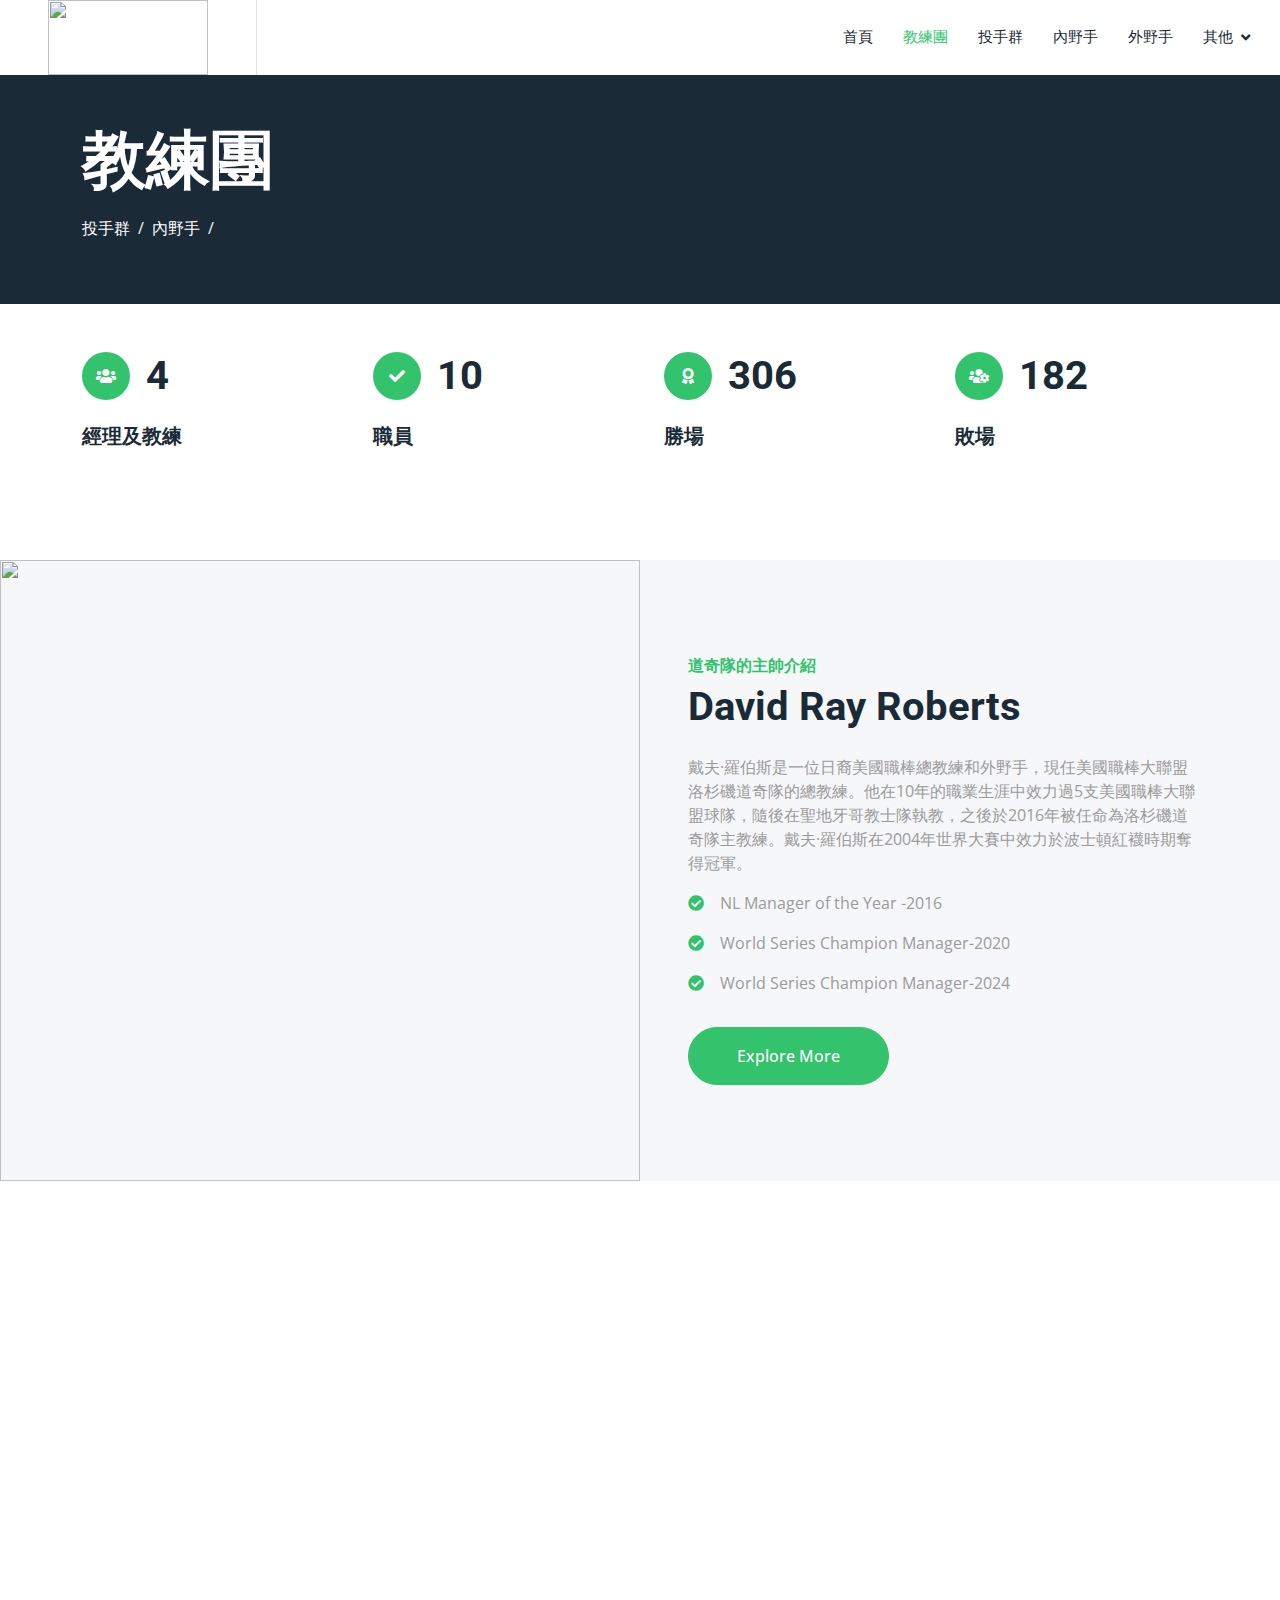
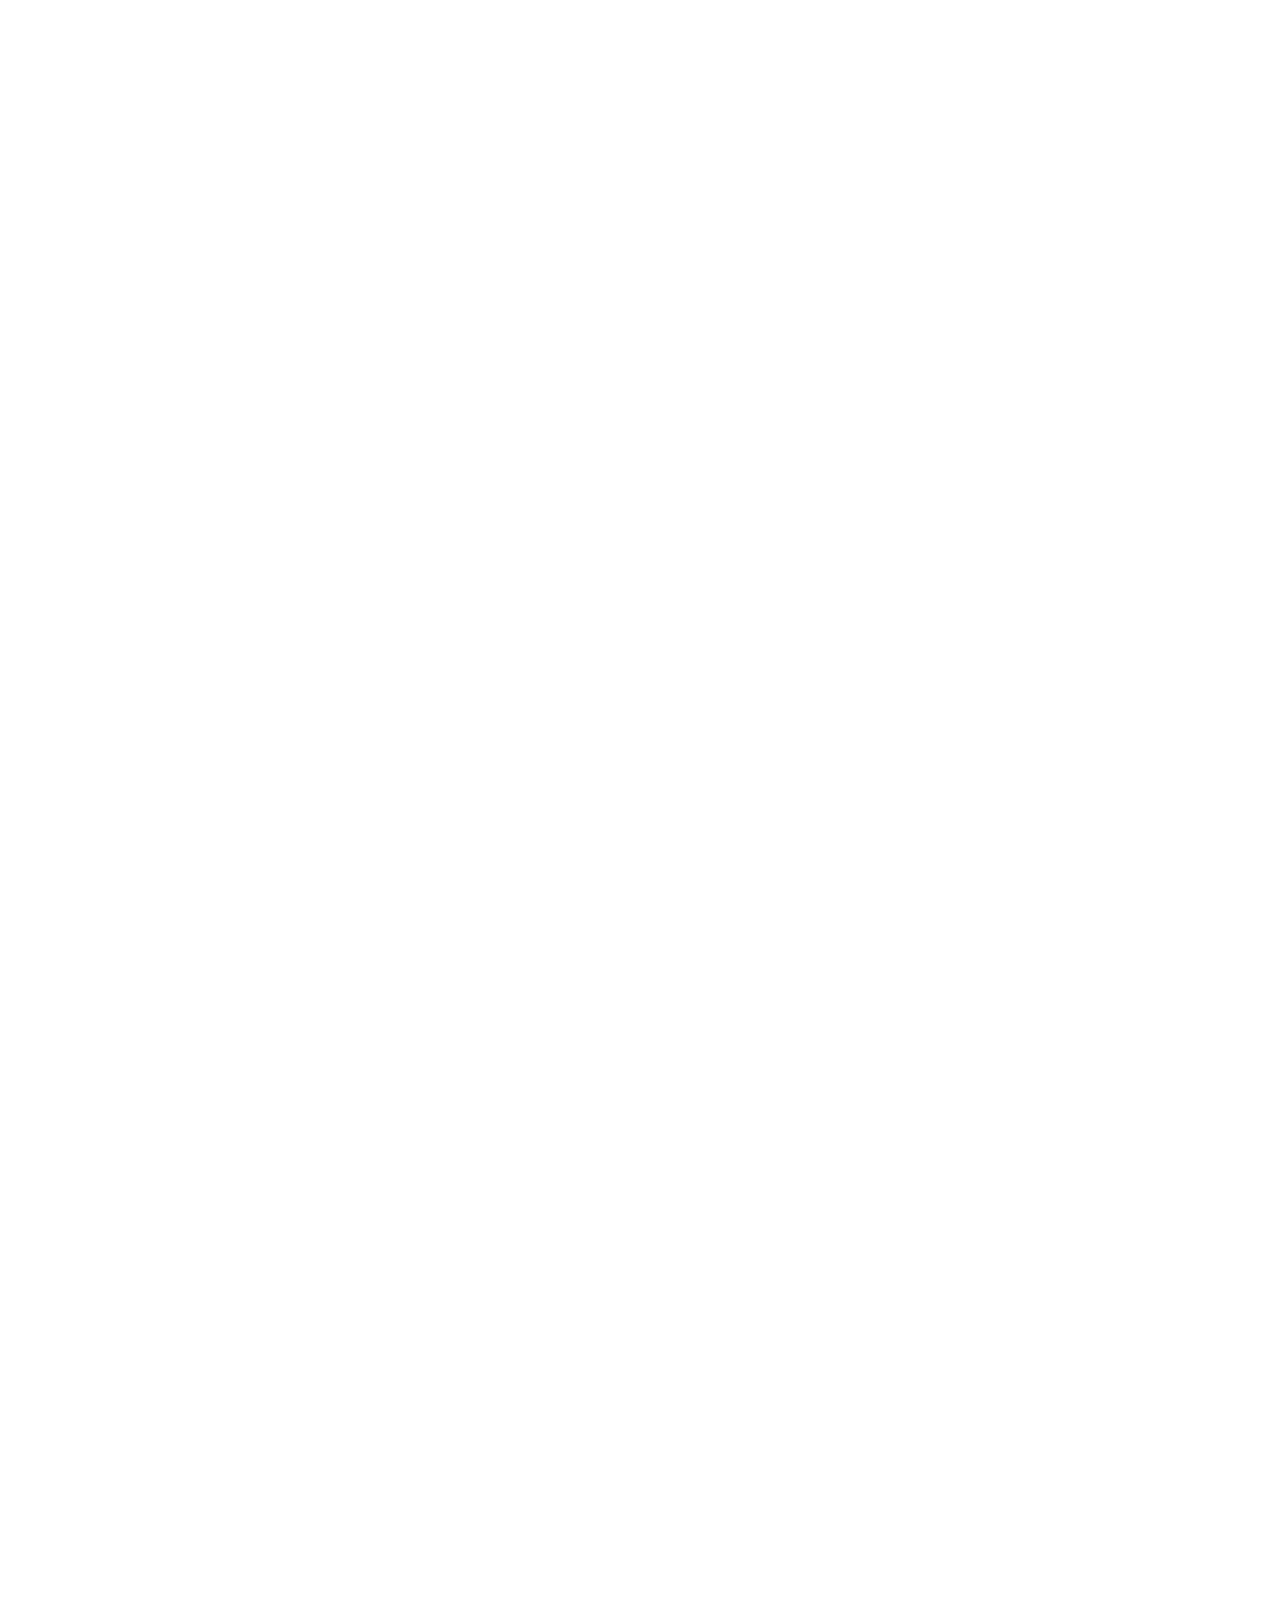
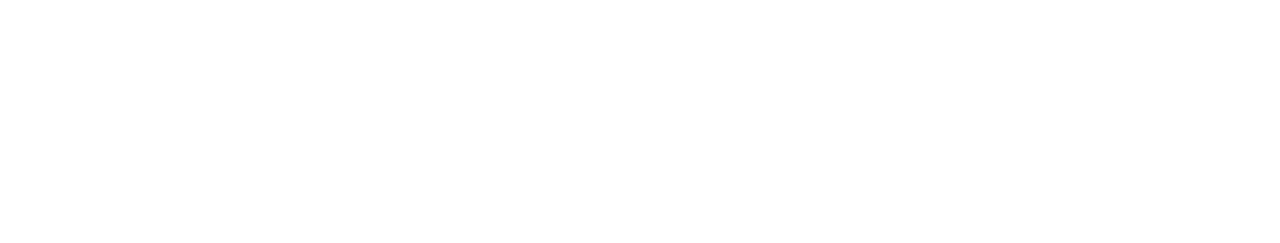
==== commit f4dc8074: "2" ====
--- a/00about.html
+++ b/00about.html
@@ -3,7 +3,7 @@
 
 <head>
     <meta charset="utf-8">
-    <title>道奇球隊介紹-黃楠哲</title>
+    <title>道奇球隊介紹-黃楠哲、陳梓璇</title>
     <meta content="width=device-width, initial-scale=1.0" name="viewport">
     <meta content="" name="keywords">
     <meta content="" name="description">
@@ -426,7 +426,7 @@
                     </div>
                     <div class="col-md-6 text-center text-md-end">
                         <!--/*** This template is free as long as you keep the footer author’s credit link/attribution link/backlink. If you'd like to use the template without the footer author’s credit link/attribution link/backlink, you can purchase the Credit Removal License from "https://htmlcodex.com/credit-removal". Thank you for your support. ***/-->
-                        Designed By <a href="">黃楠哲</a>
+                        Designed By <a href="">黃楠哲、陳梓璇</a>
                         <br>Distributed By: <a href="https://themewagon.com" target="_blank">ThemeWagon</a>
                     </div>
                 </div>
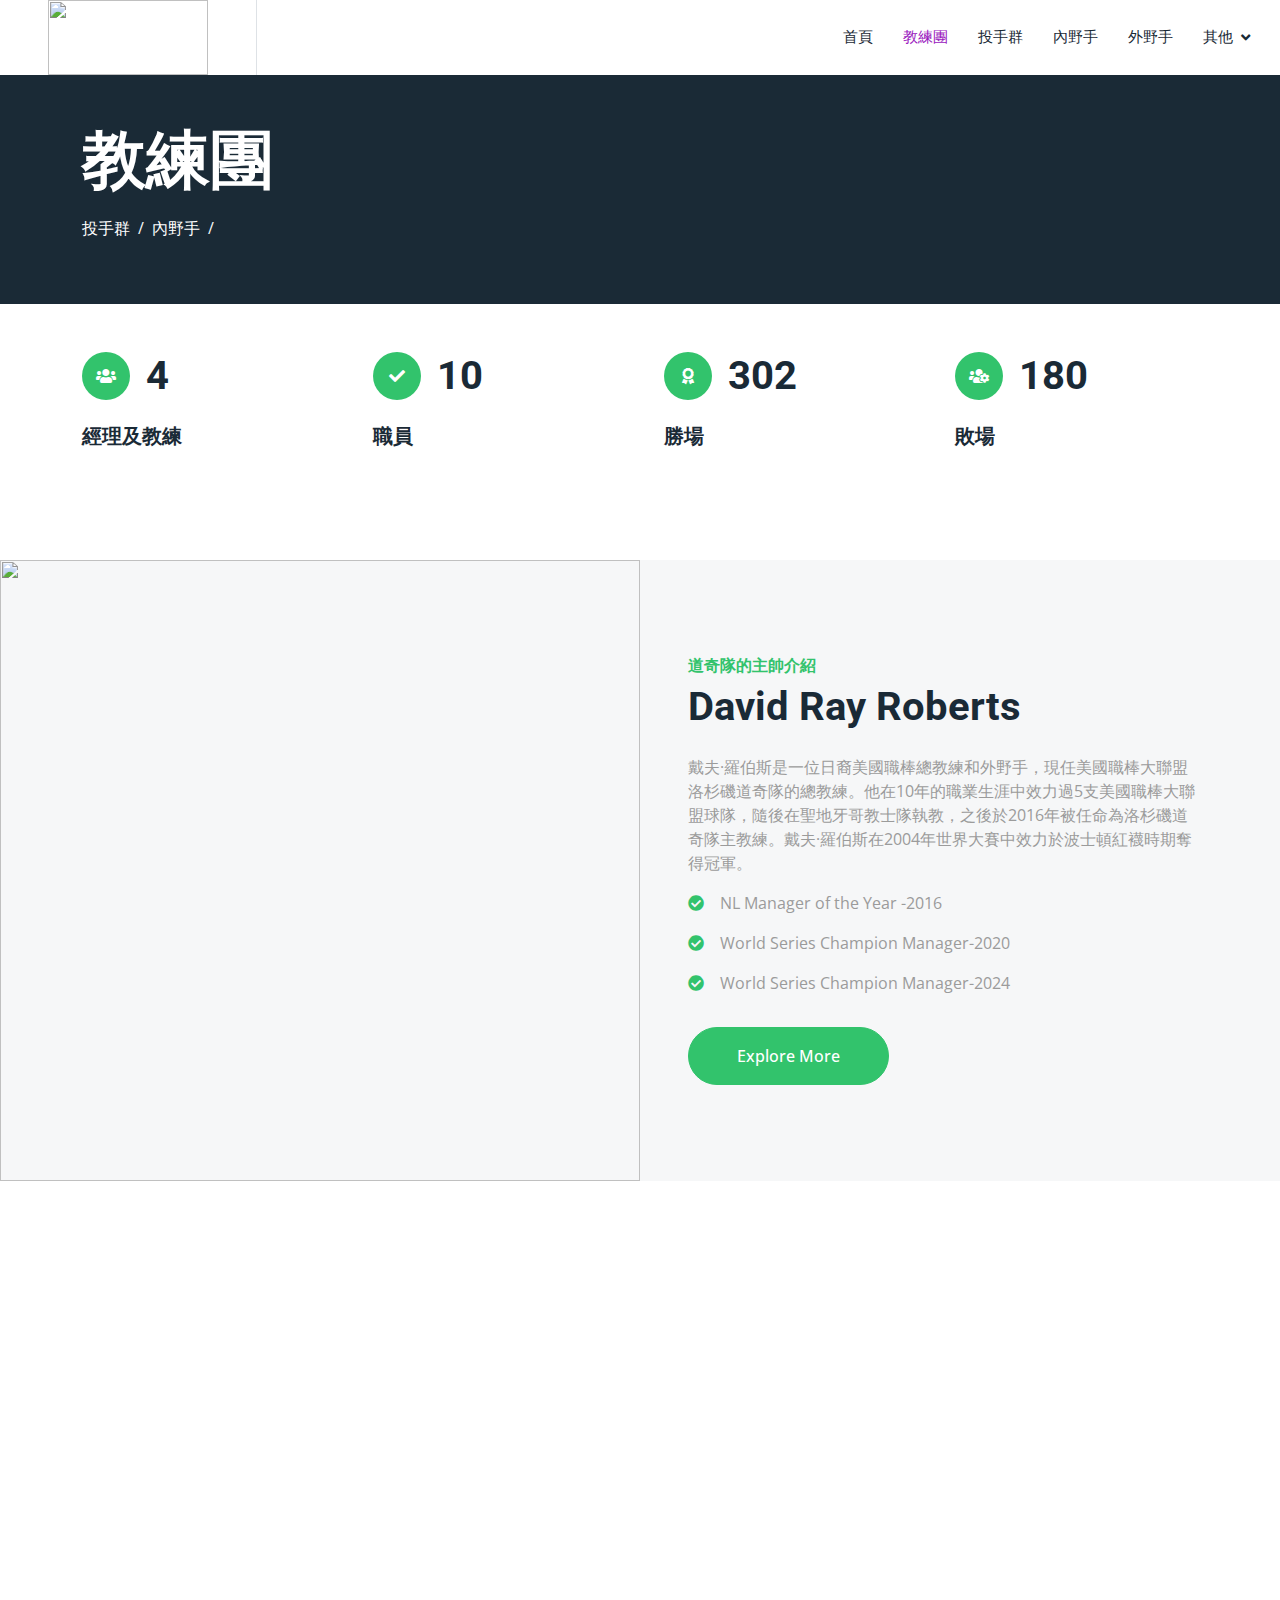
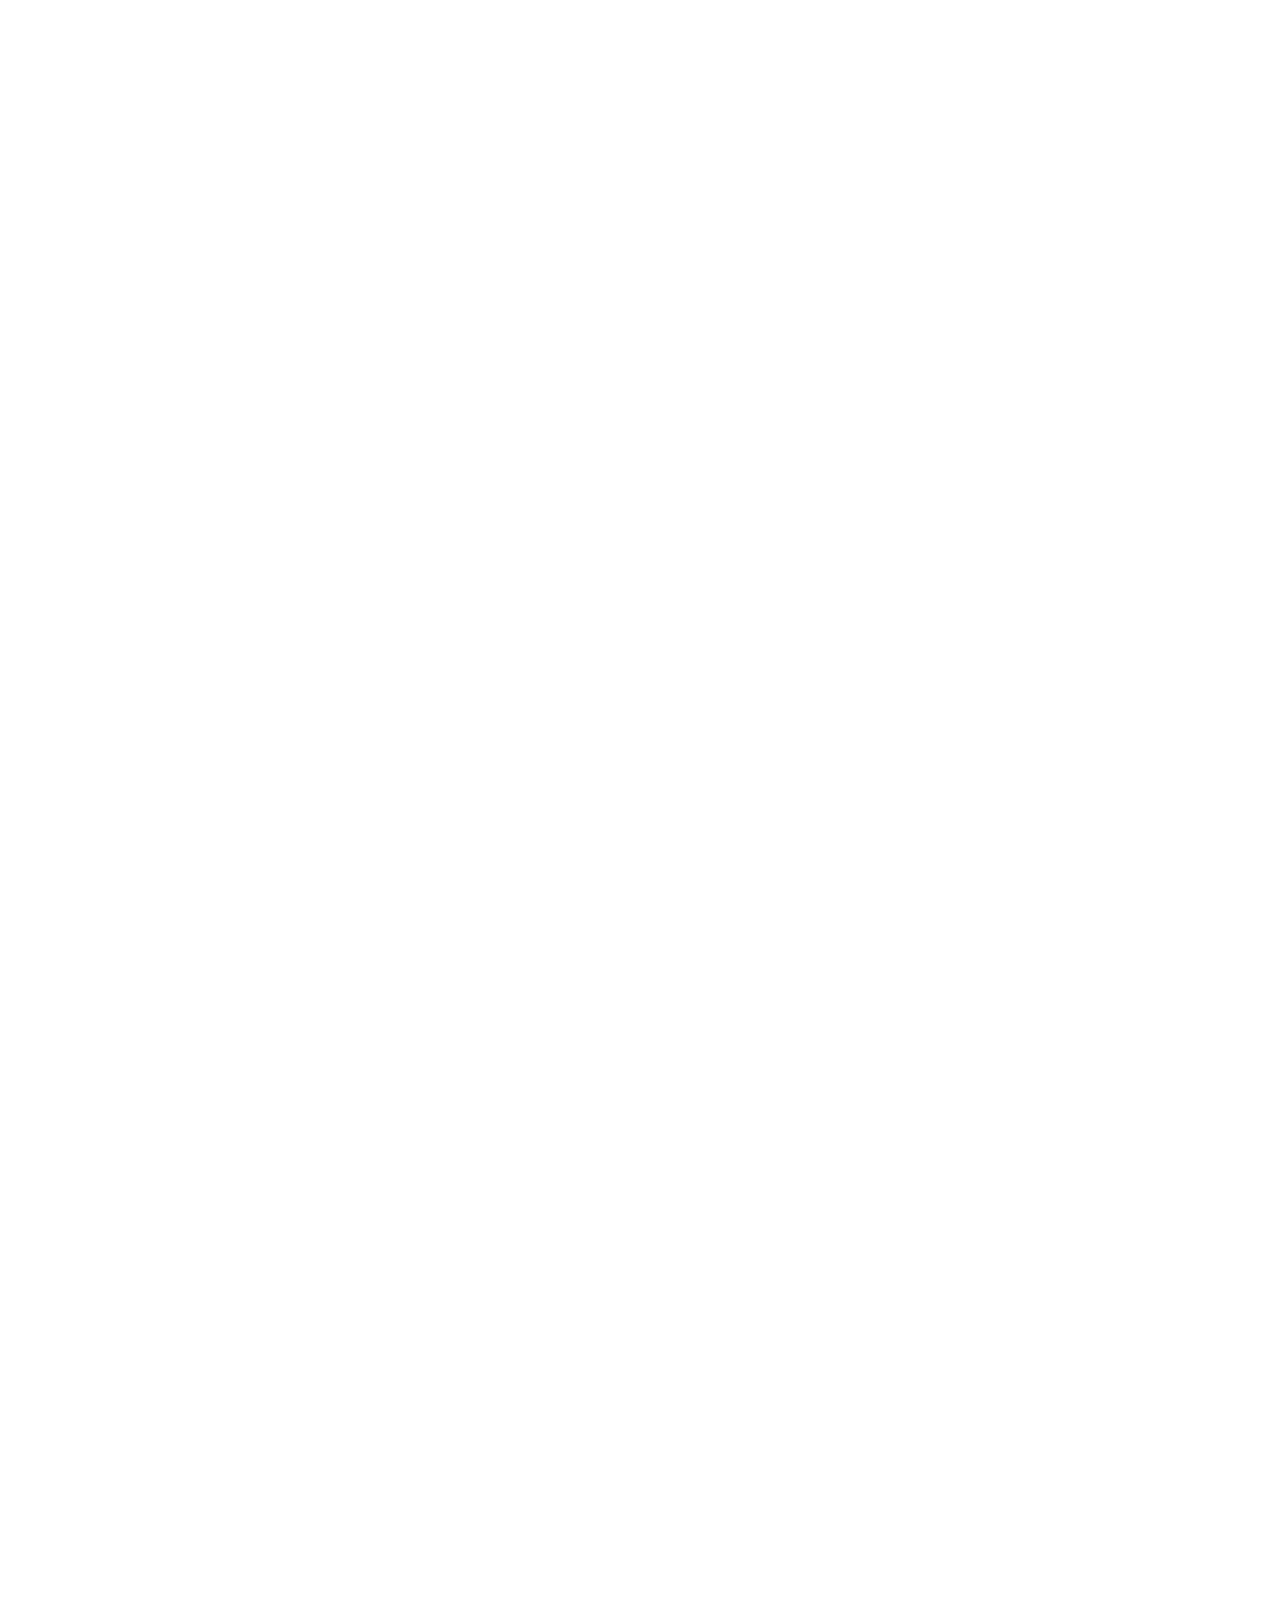
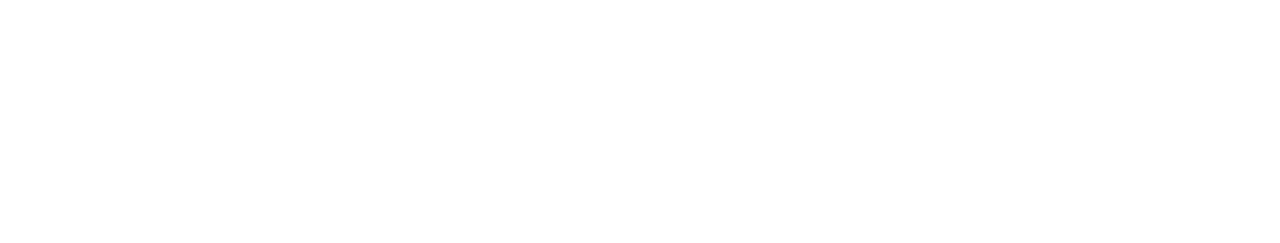
==== commit 6583c5f1: "3" ====
--- a/00about.html
+++ b/00about.html
@@ -93,6 +93,7 @@
                     <div class="dropdown-menu bg-light m-0">
                         <a href="./00contact.html" class="dropdown-item">地圖</a>
                         <a href="./00part.html" class="dropdown-item">回饋</a>
+                        <a href="./00about copy.html" class="dropdown-item">吉伊卡哇</a>
                         <!-- <a href="team.html" class="dropdown-item">Our Team</a>
                         <a href="testimonial.html" class="dropdown-item">Testimonial</a>
                         <a href="404.html" class="dropdown-item">404 Page</a> -->
--- a/css/style.css
+++ b/css/style.css
@@ -1,6 +1,6 @@
 /********** Template CSS **********/
 :root {
-    --primary: #32C36C;
+    --primary: #9916bd;
     --light: #F6F7F8;
     --dark: #1A2A36;
 }
